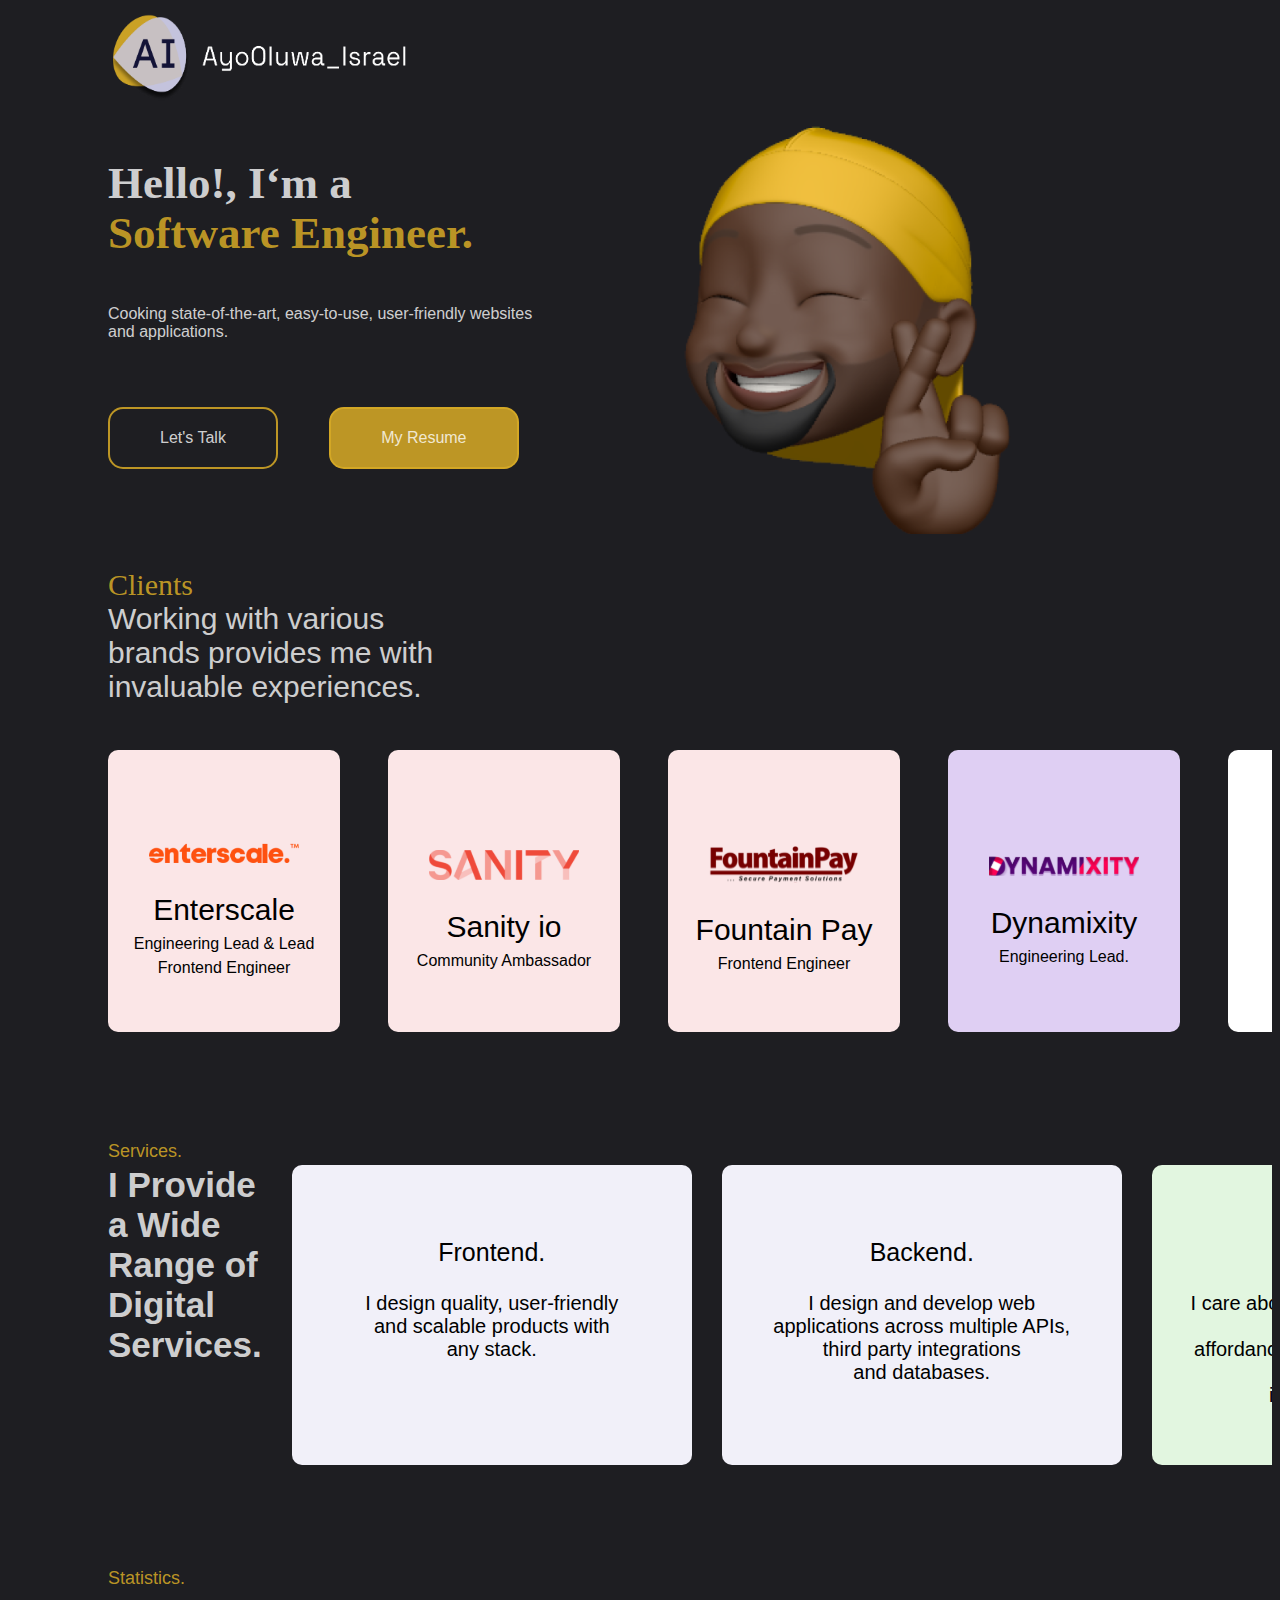
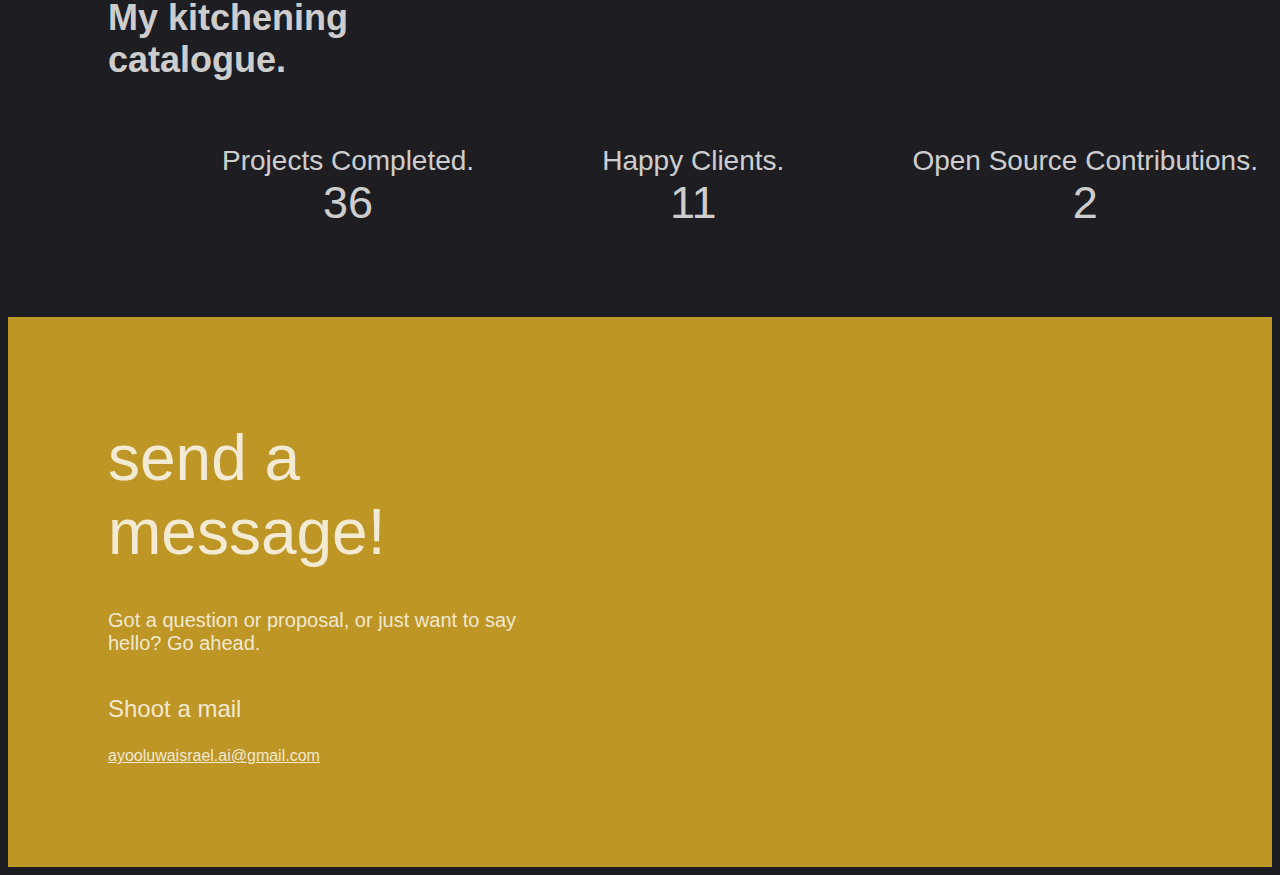
==== index.html @ bc9f2f25 "Update and rename portfolio.html to index.html" ====
<!DOCTYPE html>
<html>
  <head>
    <title>Portfolio-website</title>
    <meta name="viewport" content="width=device-width, initial-scale=1.0">


    <style>
      body{
        background-color: rgb(30, 30, 34);
        
        
      }
      
      .header-container{
        align-items: center;
        display: flex;
        flex-direction: row;
        justify-content: space-between;
      }

      .logo{
        height: 100px;
        width: 300px;
        margin-left: 100px;
      }

      .globe{
        height: 70px;
        width: 100px;

      }
      .container{
        display: flex;
        flex-wrap: wrap;
        align-items: flex-start;
        text-align: left;
        margin-top: 0;
        background-color: rgb(30, 30, 34);
      }

      .text{
        font-size: 45px;
        flex: 2;
        margin-left: 100px;
        color: rgba(255, 255, 255, 0.8);
        font-weight: 700;
      }

      .diagram{
        flex: 1;
        margin-right: 250px;
        margin-left: 0px;
      }

      .text-2{
         font-size: 25px;
         color: rgba(255, 255, 255, 0.8);
         margin-top: 48px;
         font-size: 16px;
         font-family: sans-serif;
         font-weight: 100;

      }
       
      .Text-Yellow{
        color: rgba(215, 170, 38, 0.86);
        font-display: "Space Grotesk", sans-serif;
        font-size: 45px;
        line-height: 48px;
        display: block;
      }
      .Text-White{
        font-display: "Space Grotesk", sans-serif;
        display: block;

      }
      
      .image{
        line-height: 44px;
        width: 350px;
      }

      .button{
      padding-top: 20px;
      padding-bottom: 20px;
      padding-left: 50px;
      padding-right: 50px;
      border-radius: 15px;
      background-color:  rgb(30, 30, 34); 
      color:  rgba(255, 255, 255, 0.8);
      border-top-color: rgba(215, 170, 38, 0.86);
      border-right-color: rgba(215, 170, 38, 0.86);
      border-bottom-color: rgba(215, 170, 38, 0.86);
      border-left-color: rgba(215, 170, 38, 0.86);
      margin-top: 50px;
      cursor: pointer;
      font-size: 16px;
      font-family: "Space Grotesk", sans-serif;
      border-top-style: solid;
      border-bottom-style: solid;
      border-left-style: solid;
      border-right-style: solid;

      }
      .button2{
      padding-top: 20px;
      padding-bottom: 20px;
      padding-left: 50px;
      padding-right: 50px;
      border-radius: 15px;
      background-color: rgba(215, 170, 38, 0.86);
      color:  rgba(255, 255, 255, 0.8);
      border-top-color: rgba(215, 170, 38, 0.86);
      border-right-color: rgba(215, 170, 38, 0.86);
      border-bottom-color: rgba(215, 170, 38, 0.86);
      border-left-color: rgba(215, 170, 38, 0.86);
      margin-top: 50px;
      margin-left: 40px;
      cursor: pointer;
      font-size: 16px;
      font-family: "Space Grotesk", sans-serif;
      border-top-style: solid;
      border-bottom-style: solid;
      border-left-style: solid;
      border-right-style: solid;
      }
      
     .Clients-container{
        margin-left: 100px;
      }

     .Clients{
        color: rgba(215, 170, 38, 0.86);
        font-size: 30px;
        margin-bottom: 0px;

      }
      .Clients-text{
        color: rgba(255, 255, 255, 0.8);
        font-size: 30px;
        font-family: "Readex Pro", sans-serif;
        font-weight: 500;
        margin-top: 0px;
       }
       .Text-brand{
        display: block;
  
       }
       .brand-container{
        display: flex;
        margin-left: 100px;
        box-sizing: border-box;
        column-gap: 48px;
        font-family: "Space Grotesk", sans-serif;
        overflow-x: scroll;
        overscroll-behavior-x: none;
        overscroll-behavior-y: none;
        padding-bottom: 16px;
        padding-right: 16px;
        padding-top: 16px;
        scrollbar-width: none;
        tab-size: 4;
        text-size-adjust: 100%;
        
        
        
      
       }
       .square-1{
        width: 350px;
        height: 250px;
        display: flex;
        flex-direction: column;
        align-items: center;
        text-align: center;
        background-color: rgb(251, 230, 231);
        border-radius: 10px;
        justify-content: center;
        line-height: 24px;
        min-width: 200px;
        padding-bottom: 16px;
        padding-left: 16px;
        padding-right: 16px;
        padding-top: 16px;
        tab-size: 4;
       }

       .enterscale{
        width: 150px;
        line-height: 35px;
        margin-top: 40px;
        margin-bottom: 0;
      
       }
       .enterscale-text{
        display: block;
        margin-top: 35px;
        font-size: 30px;
        font-weight: 500;
        margin-bottom: 0;
       }
       .enterscale-text2{
        display: block;
        margin-top: 10px;
       }

       .square-2{
        width: 350px;
        height: 250px;
        display: flex;
        flex-direction: column;
        align-items: center;
        text-align: center;
        background-color:  rgb(223, 207, 243);
        border-radius: 10px;
        border-radius: 10px;
        justify-content: center;
        line-height: 24px;
        min-width: 200px;
        padding-bottom: 16px;
        padding-left: 16px;
        padding-right: 16px;
        padding-top: 16px;
        tab-size: 4;
       }
       
       .square-3{
        width: 350px;
        height: 250px;
        display: flex;
        flex-direction: column;
        align-items: center;
        text-align: center;
        background-color: rgb(255, 255, 255);
        border-radius: 10px;
        border-radius: 10px;
        justify-content: center;
        line-height: 24px;
        min-width: 200px;
        padding-bottom: 16px;
        padding-left: 16px;
        padding-right: 16px;
        padding-top: 16px;
        tab-size: 4;
       }

       .enterscale3{
        width: 50px;
        line-height: 10px;
        margin-top: 30px;
        margin-bottom: 0;

       }
       .enterscale-text3{
        display: block;
        margin-top: 10px;
        font-size: 30px;
        font-weight: 500;
        margin-bottom: 0;
      }
      .square-4{
        width: 350px;
        height: 250px;
        display: flex;
        flex-direction: column;
        align-items: center;
        text-align: center;
        background-color: rgb(217, 217, 248);
        border-radius: 10px;
        border-radius: 10px;
        justify-content: center;
        line-height: 24px;
        min-width: 200px;
        padding-bottom: 16px;
        padding-left: 16px;
        padding-right: 16px;
        padding-top: 16px;
        tab-size: 4;
       }

       .service-container{
        margin-left: 100px;
        margin-top: 90px;
        margin-bottom: 0;
       }

       .Service{
        display: block;

       }

       .Service-text{
        color: rgba(215, 170, 38, 0.86);
        font-size: 18px;
        font-family: "Space Grotesk", sans-serif;
        line-height: 27px;
        display: block;
        margin-bottom: 0px;

       }

       .provide-container{
         margin-left: 100px;
         font-family: "Space Grotesk", sans-serif;
         display: flex;
         gap: 30px;
         overflow-x: scroll;
         overflow-x: none;
         overscroll-behavior-y: none;
         scrollbar-width: none;
        
        
       }

      
       .provide-text{
        margin-left: 0px;
       }

       .provide{
        font-family: "Readex Pro", sans-serif;
        font-size: 35px;
        font-weight: 600;
        color: rgba(255, 255, 255, 0.8);
        margin-top: 0px;
        
       }
       .provide-text-2{
        display: block;
        
       }


       .Frontend-container{
        display: flex;
        font-family: "Space Grotesk", sans-serif;
        column-gap: 30px;
         

       }

       .frontend-box{
        background-color:  rgb(241, 240, 249);
        border-radius: 10px;
        border-bottom-left-radius: 10px;
        border-bottom-right-radius: 10px;
        border-bottom-style: solid;
        border-bottom-width: 0px;
        border-left-color: rgb(229, 231, 235);
        border-left-style: solid;
        border-left-width: 0px;
        border-right-color: rgb(229, 231, 235);
        border-right-style: solid;
        border-right-width: 0px;
        border-top-color: rgb(229, 231, 235);
        border-top-left-radius: 10px;
        border-top-right-radius: 10px;
        border-top-style: solid;
        border-top-width: 0px;
        box-sizing: border-box;
        font-family: "Space Grotesk", sans-serif;
        border-top-style: solid;
        height: 300px;
        width: 400px;
        padding-bottom: 48px;
        padding-left: 32px;
        padding-right: 32px;
        padding-top: 48px;
        text-align: center;
      
    
       }
       
       .Frontend{
         display: block;
         font-size: 25px;
         font-weight: 500;
         font-family: "Space Grotesk", sans-serif;

       }
       .design{
        display: block;
        font-size: 20px;
        font-family: "Space Grotesk", sans-serif;
      
       }

       .scalable{
        display: block;
        font-size: 20px;
        font-family: "Space Grotesk", sans-serif;
       }

       .stack{
        display: block;
        font-size: 20px;
        font-family: "Space Grotesk", sans-serif;
       }

       .Backend-box{
        background-color: rgb(241, 240, 249);
        border-radius: 10px;
        border-bottom-left-radius: 10px;
        border-bottom-right-radius: 10px;
        border-bottom-style: solid;
        border-bottom-width: 0px;
        border-left-color: rgb(229, 231, 235);
        border-left-style: solid;
        border-left-width: 0px;
        border-right-color: rgb(229, 231, 235);
        border-right-style: solid;
        border-right-width: 0px;
        border-top-color: rgb(229, 231, 235);
        border-top-left-radius: 10px;
        border-top-right-radius: 10px;
        border-top-style: solid;
        border-top-width: 0px;
        font-family: "Space Grotesk", sans-serif;
        height: 300px;
        width: 400px;
        box-sizing: border-box;
        font-family: "Space Grotesk", sans-serif;
        padding-bottom: 48px;
        padding-left: 32px;
        padding-right: 32px;
        padding-top: 48px;
        text-align: center;
        

       }
       .UX-Design-box{
        background-color: rgb(226, 246, 224);
        border-radius: 10px;
        border-bottom-left-radius: 10px;
        border-bottom-right-radius: 10px;
        border-bottom-style: solid;
        border-bottom-width: 0px;
        border-left-color: rgb(229, 231, 235);
        border-left-style: solid;
        border-left-width: 0px;
        border-right-color: rgb(229, 231, 235);
        border-right-style: solid;
        border-right-width: 0px;
        border-top-color: rgb(229, 231, 235);
        border-top-left-radius: 10px;
        border-top-right-radius: 10px;
        border-top-style: solid;
        border-top-width: 0px;
        box-sizing: border-box;
        font-family: "Space Grotesk", sans-serif;
        border-top-style: solid;
        height: 300px;
        width: 400px;
        padding-bottom: 48px;
        padding-left: 32px;
        padding-right: 32px;
        padding-top: 48px;
        text-align: center;
        font-family: "Space Grotesk", sans-serif;
        

       }
       .QA-box{
        background-color: rgb(224, 238, 246);
        border-radius: 10px;
        border-bottom-left-radius: 10px;
        border-bottom-right-radius: 10px;
        border-bottom-style: solid;
        border-bottom-width: 0px;
        border-left-color: rgb(229, 231, 235);
        border-left-style: solid;
        border-left-width: 0px;
        border-right-color: rgb(229, 231, 235);
        border-right-style: solid;
        border-right-width: 0px;
        border-top-color: rgb(229, 231, 235);
        border-top-left-radius: 10px;
        border-top-right-radius: 10px;
        border-top-style: solid;
        border-top-width: 0px;
        box-sizing: border-box;
        font-family: "Space Grotesk", sans-serif;
        border-top-style: solid;
        height: 300px;
        width: 400px;
        padding-bottom: 48px;
        padding-left: 32px;
        padding-right: 32px;
        padding-top: 48px;
        text-align: center;
        font-family: "Space Grotesk", sans-serif;
        


       }
      

       .stats-container{
        margin-left: 100px;
        margin-top: 100px;
        margin-bottom: 0; 
        margin-bottom: 0px;
       }
       .stat-text{
        color: rgba(215, 170, 38, 0.86);
        font-size: 18px;
        font-family: "Space Grotesk", sans-serif;
        line-height: 27px;
        display: block;
        margin-bottom: 0px;

       }
       .kitchening-container{
        margin-left: 100px;
        margin-top: 0px;
       }
      
       .kitchening-text{
        font-family: "Readex Pro", sans-serif;
        font-size: 36px;
        font-weight: 700;
        color:  rgba(255, 255, 255, 0.8);
        margin-top: 5px;

       }
       .Cat-text{
         display: block;
       }

       .Project-container{
         display: flex;
         flex-direction: row;
         gap: 100px;
         margin-left: 200px;
         text-align: center;
         justify-content: space-around;
         height: 200px;

       }

      
       .comp-project{
        font-size: 28px;
        color:  rgba(255, 255, 255, 0.8);
        font-family: "Readex Pro", sans-serif;
       }

       .project-number{
        display: block;
        font-size: 45px;
        color:  rgba(255, 255, 255, 0.8);
        font-family: "Readex Pro", sans-serif;
       }
     
       .footer-conatiner{
        background-color: rgba(215, 170, 38, 0.86);
        border-bottom-color: rgb(229, 231, 235);
        border-bottom-style: solid;
        border-bottom-width: 0px;
        border-left-color: rgb(229, 231, 235);
        border-left-style: solid;
        border-left-width: 0px;
        border-right-color: rgb(229, 231, 235);
        border-right-style: solid;
        border-right-width: 0px;
        border-top-color: rgb(229, 231, 235);
        border-top-style: solid;
        border-top-width: 0px;
        box-sizing: border-box;
        padding-top: 40px;
        padding-bottom: 40px;
        height: 550px;
        width: auto;
        
        

       }

       .footer-box{
         margin-left: 100px;
       }

       .footer-text{
         display: block;
         font-family: "Space Grotesk", sans-serif;
         font-size: 64px;
         font-weight: 500;
         color:  rgba(255, 255, 255, 0.8);
         margin-bottom: 0px;
      
       }
       .footer-text2{
        color: rgba(255, 255, 255, 0.8);
        display: block;
        font-family: "Space Grotesk", sans-serif;
        font-size: 20px;
        font-weight: 200;
        margin-top: 40px;

       }
       .footer-text3{
        color: rgba(255, 255, 255, 0.8);
        display: block;
        font-family: "Space Grotesk", sans-serif;
        font-size: 24px;
        font-weight: 300;
        margin-top: 40px;

       }
       .footer-text4{
        color: rgba(255, 255, 255, 0.8);
        cursor: pointer;
        display: inline;
        font-family: "Space Grotesk", sans-serif;
        text-decoration-color: rgba(255, 255, 255, 0.8);
        text-decoration-line: underline;
        text-decoration-style: solid;
       }




    </style>
  </head>
  <body>
    <div class="body">
      <div class="header-container">
        <div class="header">
         <div>
          <img class="logo" src="Logo.56d082b4 (1).png">
          </div>

          <div>
          </div>
        </div>
      </div>
    
      <div class="container">
        <div class="text">
          <p>
            Hello!, I‘m a
            <span class="Text-Yellow">Software Engineer.</span>
          </p>
          <p class="text-2">
            Cooking state-of-the-art, easy-to-use, user-friendly websites <span class="Text-White">and applications.</span>
          </p>
    
          <button class="button">Let's Talk</button>
          <button class="button2">My Resume</button>
        </div>
    
        <div class="diagram">
          <img class="image"   src="memoji.e3b54e29.svg">
        </div>
      </div>
    </div>


    <div class="Clients-container">
      <p class="Clients">Clients</p>
      <p Class="Clients-text">Working with various <span class="Text-brand">brands provides
        me with</span><span>invaluable experiences.</span></p>
    </div>


    <div class="brand-container">
      <div class="square-1">
        <img class="enterscale" src="enterscale.4e7e926b.png">
        <div>
          <span class="enterscale-text">Enterscale</span>
          <span class="enterscale-text2">Engineering Lead & Lead Frontend Engineer</span>
        </div>   
      </div>

      <div class="square-1">
        <img class="enterscale" src="sanity.5d57cadf.svg"> 
        <div>
          <span class="enterscale-text">Sanity io</span>
          <span class="enterscale-text2">Community Ambassador</span>
        </div>   
      </div>


      <div class="square-1">
        <img class="enterscale" src="fp.0267711a.svg"> 
        <div>
          <span class="enterscale-text">Fountain Pay</span>
          <span class="enterscale-text2">Frontend Engineer</span>
        </div>   
      </div>


      <div class="square-2">
        <img class="enterscale" src="dym.9d5d1f80.svg"> 
        <div>
          <span class="enterscale-text">Dynamixity</span>
          <span class="enterscale-text2">Engineering Lead.</span>
        </div>   
      </div>


      <div class="square-3">
        <img class="enterscale3" src="lahhf.c74519f4.svg"> 
        <div>
          <span class="enterscale-text3">Lahhf</span>
          <span class="enterscale-text2">UX Engineer.</span>
        </div>   
      </div>


      <div class="square-4">
        <img class="enterscale3" src="evea.995e5836.svg"> 
        <div>
          <span class="enterscale-text3">Evea</span>
          <span class="enterscale-text2">Frontend Engineer.</span>
        </div>   
      </div>
    </div>
  


    <div class="service-container">
        <p class="Service-text">Services.</p>
      </div>

    
    <div class="provide-container">
      <div class="provide-box">
        <p class="provide">I Provide a Wide 
          <span class="provide-text-2">Range of Digital</span>
           <span>Services.</span></p> 
      </div>


      <div  class="Frontend-container">
        <div class="frontend-box">
          <p class="Frontend">Frontend.</p>
          <p class="design"> I design quality, user-friendly <span class="scalable">and scalable products with </span> <span class="stack">any stack.</span></p>
        </div>
  
        <div class="Backend-box">
          <p class="Frontend">Backend.</p>
          <p class="design"> I design and develop web <span class="scalable">applications across multiple APIs, third party integrations</span> <span class="stack">and databases.</span></p>
        </div>
  
        <div class="UX-Design-box">
          <p class="Frontend">UI/UX Design.</p>
          <p class="design"> I care about details and consider the motion design of <span class="scalable">affordances to be crucial in creating effective and</span> <span class="stack">intuitive interfaces.</span></p>
        </div>

        <div class="QA-box">
          <p class="Frontend">QA Testing.</p>
          <p class="design">I perform functionality testing, integration<span class="scalable"></span>testing, and regression<span class="stack">testing manually.</span></p>
        </div>
  
      </div>

    </div>

    
    
      <div class="stats-container">
        <p class="stat-text">Statistics.</p>
      </div>

      <div class="kitchening-container">
        <p class="kitchening-text">My kitchening <span class="Cat-text">catalogue.</span></p>
      </div>

      <div class="Project-container">
        <div class="project">
          <p class="comp-project">
            Projects Completed.
             <span class="project-number">36</span>
            </p>
        </div>

        <div class="project">
          <p class="comp-project">
            Happy Clients.
             <span class="project-number">11</span>
            </p>
        </div>

        <div class="project">
          <p class="comp-project">
            Open Source Contributions.
             <span class="project-number">2</span>
            </p>
        </div>
      </div>


       <div class="footer-conatiner">
         <div class="footer-box">
          <p class="footer-text">
            send a
            <br>
            message!
          </p>

          <p class="footer-text2">
            Got a question or proposal, 
            or just want to say
            <br>
            hello? 
            Go ahead.
          </p>
         
          <p class="footer-text3">
            Shoot a mail
          </p>

           <p class="footer-text4">
            ayooluwaisrael.ai@gmail.com
           </p>
         </div>
       </div>
    
  </div>
  </body>
</html>
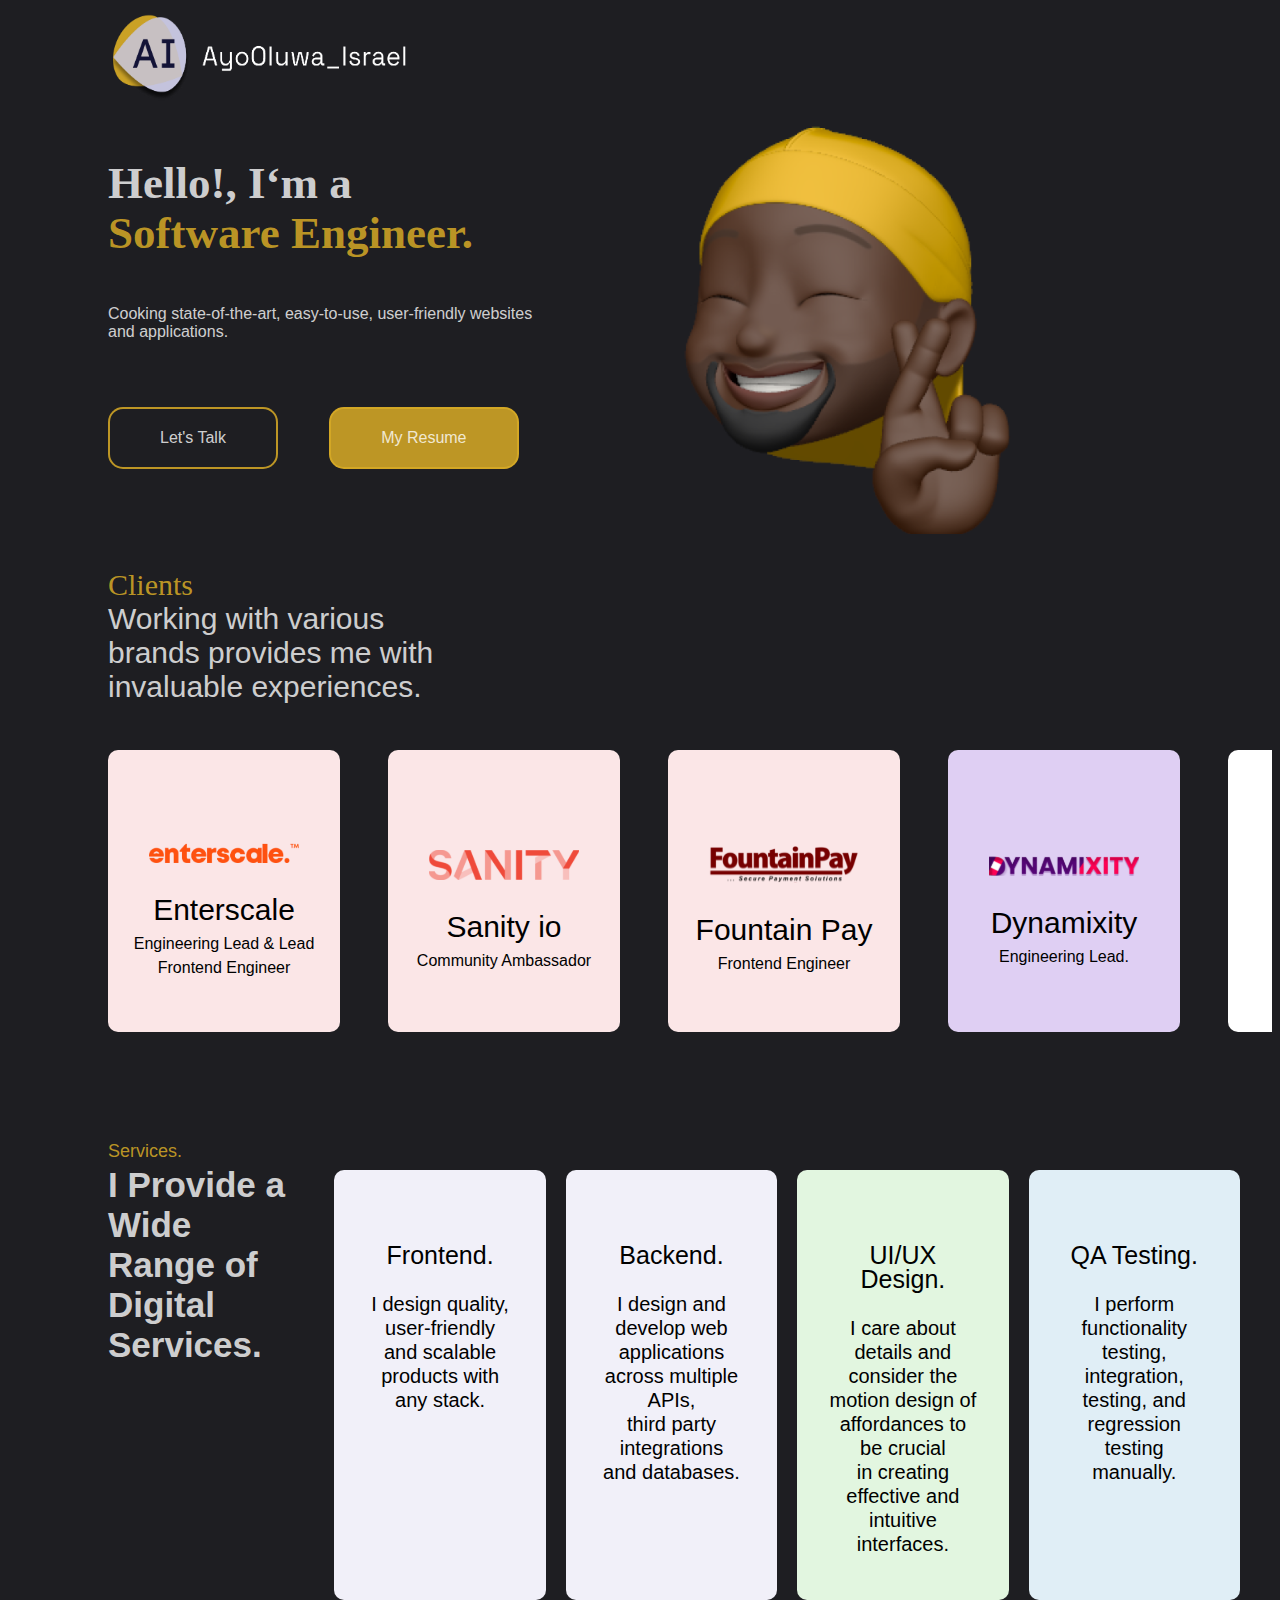
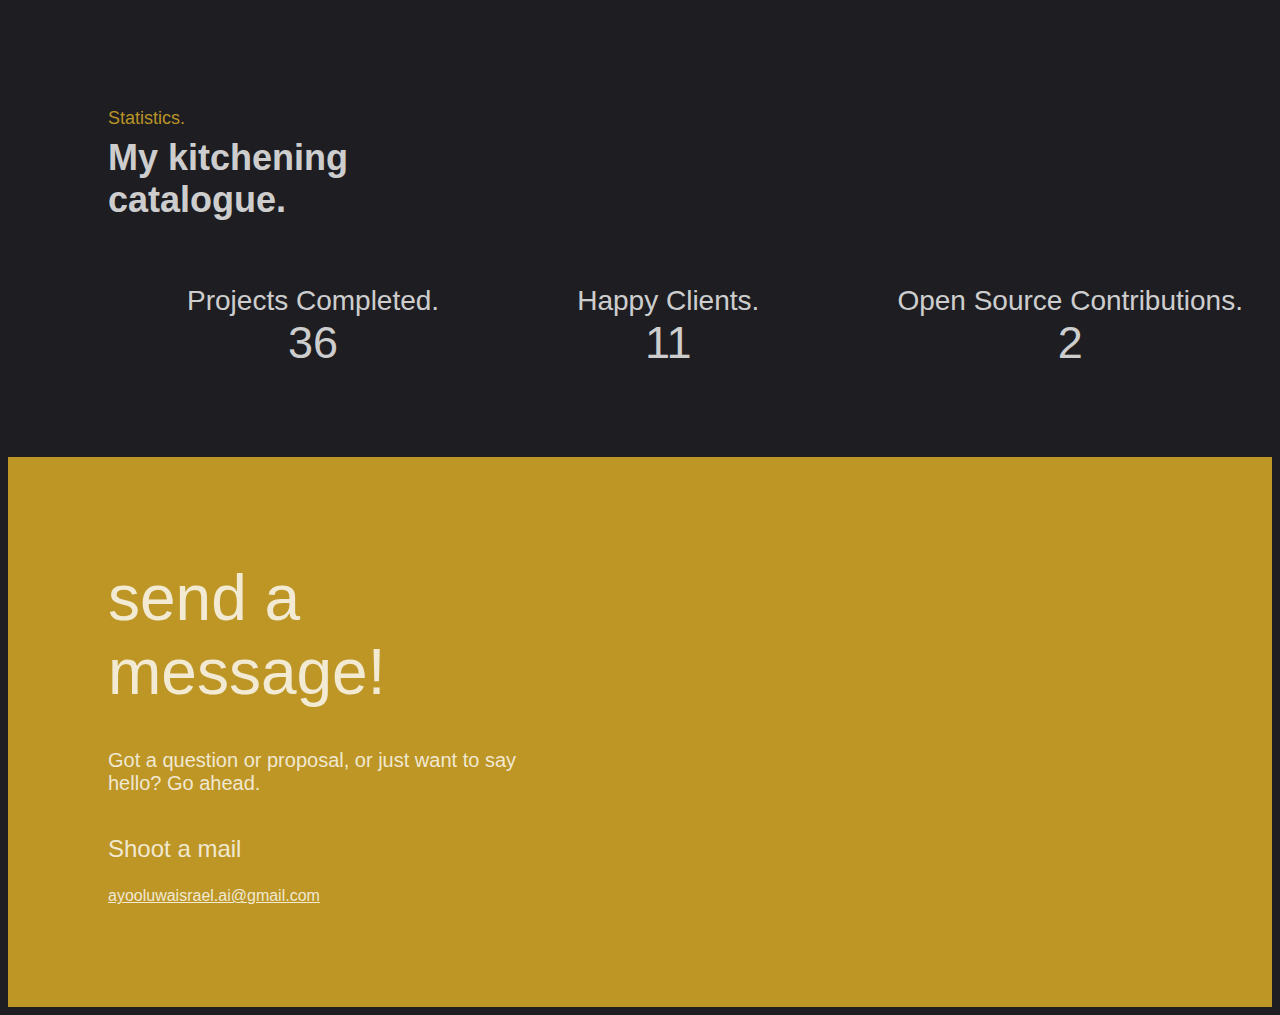
==== commit 1780d170: "Update and rename portfolio.html to index.html" ====
--- a/index.html
+++ b/index.html
@@ -1,823 +1,204 @@
 <!DOCTYPE html>
-<html>
-  <head>
-    <title>Portfolio-website</title>
-    <meta name="viewport" content="width=device-width, initial-scale=1.0">
-
-
-    <style>
-      body{
-        background-color: rgb(30, 30, 34);
-        
-        
-      }
-      
-      .header-container{
-        align-items: center;
-        display: flex;
-        flex-direction: row;
-        justify-content: space-between;
-      }
-
-      .logo{
-        height: 100px;
-        width: 300px;
-        margin-left: 100px;
-      }
-
-      .globe{
-        height: 70px;
-        width: 100px;
-
-      }
-      .container{
-        display: flex;
-        flex-wrap: wrap;
-        align-items: flex-start;
-        text-align: left;
-        margin-top: 0;
-        background-color: rgb(30, 30, 34);
-      }
-
-      .text{
-        font-size: 45px;
-        flex: 2;
-        margin-left: 100px;
-        color: rgba(255, 255, 255, 0.8);
-        font-weight: 700;
-      }
-
-      .diagram{
-        flex: 1;
-        margin-right: 250px;
-        margin-left: 0px;
-      }
-
-      .text-2{
-         font-size: 25px;
-         color: rgba(255, 255, 255, 0.8);
-         margin-top: 48px;
-         font-size: 16px;
-         font-family: sans-serif;
-         font-weight: 100;
-
-      }
+<html lang="en">
+<head>
+  <meta charset="UTF-8">
+  <meta name="viewport" content="width=device-width, initial-scale=1.0">
+  <title>PortfolioWebsite</title>
+  <link rel="stylesheet" href="Portfolio.css">
+</head>
+
+
+<body>
+  <div class="body">
+    <div class="header-container">
+      <div class="header">
+       <div>
+        <img class="logo" src="Logo.56d082b4 (1).png">
+        </div>
+
+        <div>
+        </div>
+      </div>
+    </div>
+  
+    <div class="container">
+      <div class="text">
+        <p>
+          Hello!, I‘m a
+          <span class="Text-Yellow">Software Engineer.</span>
+        </p>
+        <p class="text-2">
+          Cooking state-of-the-art, easy-to-use, user-friendly websites <span class="Text-White">and applications.</span>
+        </p>
+  
+        <button class="button">Let's Talk</button>
+        <button class="button2">My Resume</button>
+      </div>
+  
+      <div class="diagram">
+        <img class="image"   src="memoji.e3b54e29.svg">
+      </div>
+    </div>
+  </div>
+
+
+  <div class="Clients-container">
+    <p class="Clients">Clients</p>
+    <p Class="Clients-text">Working with various <span class="Text-brand">brands provides
+      me with</span><span>invaluable experiences.</span></p>
+  </div>
+
+
+  <div class="brand-container">
+    <div class="square-1">
+      <img class="enterscale" src="enterscale.4e7e926b.png">
+      <div>
+        <span class="enterscale-text">Enterscale</span>
+        <span class="enterscale-text2">Engineering Lead & Lead Frontend Engineer</span>
+      </div>   
+    </div>
+
+    <div class="square-1">
+      <img class="enterscale" src="sanity.5d57cadf.svg"> 
+      <div>
+        <span class="enterscale-text">Sanity io</span>
+        <span class="enterscale-text2">Community Ambassador</span>
+      </div>   
+    </div>
+
+
+    <div class="square-1">
+      <img class="enterscale" src="fp.0267711a.svg"> 
+      <div>
+        <span class="enterscale-text">Fountain Pay</span>
+        <span class="enterscale-text2">Frontend Engineer</span>
+      </div>   
+    </div>
+
+
+    <div class="square-2">
+      <img class="enterscale" src="dym.9d5d1f80.svg"> 
+      <div>
+        <span class="enterscale-text">Dynamixity</span>
+        <span class="enterscale-text2">Engineering Lead.</span>
+      </div>   
+    </div>
+
+
+    <div class="square-3">
+      <img class="enterscale3" src="lahhf.c74519f4.svg"> 
+      <div>
+        <span class="enterscale-text3">Lahhf</span>
+        <span class="enterscale-text2">UX Engineer.</span>
+      </div>   
+    </div>
+
+
+    <div class="square-4">
+      <img class="enterscale3" src="evea.995e5836.svg"> 
+      <div>
+        <span class="enterscale-text3">Evea</span>
+        <span class="enterscale-text2">Frontend Engineer.</span>
+      </div>   
+    </div>
+  </div>
+
+  <div class="service-container">
+      <p class="Service-text">Services.</p>
+    </div>
+
+  <div class="provide-container">
+    <div class="provide-box">
+      <p class="provide">I Provide a Wide 
+        <span class="provide-text-2">Range of Digital</span>
+         <span>Services.</span></p> 
+    </div>
+
+    <div  class="Frontend-container">
+      <div class="frontend-box">
+        <p class="Frontend">Frontend.</p>
+        <p class="design"> I design quality, user-friendly <span class="scalable">and scalable products with </span> <span class="stack">any stack.</span></p>
+      </div>
+
+      <div class="Backend-box">
+        <p class="Frontend">Backend.</p>
+        <p class="design"> I design and develop web <span class="scalable">applications across multiple APIs,<span class="scalable">third party integrations</span> </span> <span class="stack">and databases.</span></p>
+      </div>
+
+      <div class="UX-Design-box">
+        <p class="Frontend">UI/UX Design.</p>
+        <p class="design"> I care about details and <span class="design"> consider the motion design of</span> <span class="scalable">affordances to be crucial <span class="scalable">in creating effective and</span> </span> <span class="stack">intuitive interfaces.</span></p>
+      </div>
+
+      <div class="QA-box">
+        <p class="Frontend">QA Testing.</p>
+        <p class="design">I perform functionality testing,<span class="scalable"></span>  integration, testing, and regression<span class="stack">testing manually.</span></p>
+      </div>
+    </div>
+  </div>
+
+    <div class="stats-container">
+      <p class="stat-text">Statistics.</p>
+    </div>
+
+    <div class="kitchening-container">
+      <p class="kitchening-text">My kitchening <span class="Cat-text">catalogue.</span></p>
+    </div>
+
+    <div class="Project-container">
+      <div class="project">
+        <p class="comp-project">
+          Projects Completed.
+           <span class="project-number">36</span>
+          </p>
+      </div>
+
+      <div class="project">
+        <p class="comp-project">
+          Happy Clients.
+           <span class="project-number">11</span>
+          </p>
+      </div>
+
+      <div class="project">
+        <p class="comp-project">
+          Open Source Contributions.
+           <span class="project-number">2</span>
+          </p>
+      </div>
+    </div>
+
+
+     <div class="footer-conatiner">
+       <div class="footer-box">
+        <p class="footer-text">
+          send a
+          <br>
+          message!
+        </p>
+
+        <p class="footer-text2">
+          Got a question or proposal, 
+          or just want to say
+          <br>
+          hello? 
+          Go ahead.
+        </p>
        
-      .Text-Yellow{
-        color: rgba(215, 170, 38, 0.86);
-        font-display: "Space Grotesk", sans-serif;
-        font-size: 45px;
-        line-height: 48px;
-        display: block;
-      }
-      .Text-White{
-        font-display: "Space Grotesk", sans-serif;
-        display: block;
-
-      }
-      
-      .image{
-        line-height: 44px;
-        width: 350px;
-      }
-
-      .button{
-      padding-top: 20px;
-      padding-bottom: 20px;
-      padding-left: 50px;
-      padding-right: 50px;
-      border-radius: 15px;
-      background-color:  rgb(30, 30, 34); 
-      color:  rgba(255, 255, 255, 0.8);
-      border-top-color: rgba(215, 170, 38, 0.86);
-      border-right-color: rgba(215, 170, 38, 0.86);
-      border-bottom-color: rgba(215, 170, 38, 0.86);
-      border-left-color: rgba(215, 170, 38, 0.86);
-      margin-top: 50px;
-      cursor: pointer;
-      font-size: 16px;
-      font-family: "Space Grotesk", sans-serif;
-      border-top-style: solid;
-      border-bottom-style: solid;
-      border-left-style: solid;
-      border-right-style: solid;
-
-      }
-      .button2{
-      padding-top: 20px;
-      padding-bottom: 20px;
-      padding-left: 50px;
-      padding-right: 50px;
-      border-radius: 15px;
-      background-color: rgba(215, 170, 38, 0.86);
-      color:  rgba(255, 255, 255, 0.8);
-      border-top-color: rgba(215, 170, 38, 0.86);
-      border-right-color: rgba(215, 170, 38, 0.86);
-      border-bottom-color: rgba(215, 170, 38, 0.86);
-      border-left-color: rgba(215, 170, 38, 0.86);
-      margin-top: 50px;
-      margin-left: 40px;
-      cursor: pointer;
-      font-size: 16px;
-      font-family: "Space Grotesk", sans-serif;
-      border-top-style: solid;
-      border-bottom-style: solid;
-      border-left-style: solid;
-      border-right-style: solid;
-      }
-      
-     .Clients-container{
-        margin-left: 100px;
-      }
-
-     .Clients{
-        color: rgba(215, 170, 38, 0.86);
-        font-size: 30px;
-        margin-bottom: 0px;
-
-      }
-      .Clients-text{
-        color: rgba(255, 255, 255, 0.8);
-        font-size: 30px;
-        font-family: "Readex Pro", sans-serif;
-        font-weight: 500;
-        margin-top: 0px;
-       }
-       .Text-brand{
-        display: block;
-  
-       }
-       .brand-container{
-        display: flex;
-        margin-left: 100px;
-        box-sizing: border-box;
-        column-gap: 48px;
-        font-family: "Space Grotesk", sans-serif;
-        overflow-x: scroll;
-        overscroll-behavior-x: none;
-        overscroll-behavior-y: none;
-        padding-bottom: 16px;
-        padding-right: 16px;
-        padding-top: 16px;
-        scrollbar-width: none;
-        tab-size: 4;
-        text-size-adjust: 100%;
-        
-        
-        
-      
-       }
-       .square-1{
-        width: 350px;
-        height: 250px;
-        display: flex;
-        flex-direction: column;
-        align-items: center;
-        text-align: center;
-        background-color: rgb(251, 230, 231);
-        border-radius: 10px;
-        justify-content: center;
-        line-height: 24px;
-        min-width: 200px;
-        padding-bottom: 16px;
-        padding-left: 16px;
-        padding-right: 16px;
-        padding-top: 16px;
-        tab-size: 4;
-       }
-
-       .enterscale{
-        width: 150px;
-        line-height: 35px;
-        margin-top: 40px;
-        margin-bottom: 0;
-      
-       }
-       .enterscale-text{
-        display: block;
-        margin-top: 35px;
-        font-size: 30px;
-        font-weight: 500;
-        margin-bottom: 0;
-       }
-       .enterscale-text2{
-        display: block;
-        margin-top: 10px;
-       }
-
-       .square-2{
-        width: 350px;
-        height: 250px;
-        display: flex;
-        flex-direction: column;
-        align-items: center;
-        text-align: center;
-        background-color:  rgb(223, 207, 243);
-        border-radius: 10px;
-        border-radius: 10px;
-        justify-content: center;
-        line-height: 24px;
-        min-width: 200px;
-        padding-bottom: 16px;
-        padding-left: 16px;
-        padding-right: 16px;
-        padding-top: 16px;
-        tab-size: 4;
-       }
-       
-       .square-3{
-        width: 350px;
-        height: 250px;
-        display: flex;
-        flex-direction: column;
-        align-items: center;
-        text-align: center;
-        background-color: rgb(255, 255, 255);
-        border-radius: 10px;
-        border-radius: 10px;
-        justify-content: center;
-        line-height: 24px;
-        min-width: 200px;
-        padding-bottom: 16px;
-        padding-left: 16px;
-        padding-right: 16px;
-        padding-top: 16px;
-        tab-size: 4;
-       }
-
-       .enterscale3{
-        width: 50px;
-        line-height: 10px;
-        margin-top: 30px;
-        margin-bottom: 0;
-
-       }
-       .enterscale-text3{
-        display: block;
-        margin-top: 10px;
-        font-size: 30px;
-        font-weight: 500;
-        margin-bottom: 0;
-      }
-      .square-4{
-        width: 350px;
-        height: 250px;
-        display: flex;
-        flex-direction: column;
-        align-items: center;
-        text-align: center;
-        background-color: rgb(217, 217, 248);
-        border-radius: 10px;
-        border-radius: 10px;
-        justify-content: center;
-        line-height: 24px;
-        min-width: 200px;
-        padding-bottom: 16px;
-        padding-left: 16px;
-        padding-right: 16px;
-        padding-top: 16px;
-        tab-size: 4;
-       }
-
-       .service-container{
-        margin-left: 100px;
-        margin-top: 90px;
-        margin-bottom: 0;
-       }
-
-       .Service{
-        display: block;
-
-       }
-
-       .Service-text{
-        color: rgba(215, 170, 38, 0.86);
-        font-size: 18px;
-        font-family: "Space Grotesk", sans-serif;
-        line-height: 27px;
-        display: block;
-        margin-bottom: 0px;
-
-       }
-
-       .provide-container{
-         margin-left: 100px;
-         font-family: "Space Grotesk", sans-serif;
-         display: flex;
-         gap: 30px;
-         overflow-x: scroll;
-         overflow-x: none;
-         overscroll-behavior-y: none;
-         scrollbar-width: none;
-        
-        
-       }
-
-      
-       .provide-text{
-        margin-left: 0px;
-       }
-
-       .provide{
-        font-family: "Readex Pro", sans-serif;
-        font-size: 35px;
-        font-weight: 600;
-        color: rgba(255, 255, 255, 0.8);
-        margin-top: 0px;
-        
-       }
-       .provide-text-2{
-        display: block;
-        
-       }
-
-
-       .Frontend-container{
-        display: flex;
-        font-family: "Space Grotesk", sans-serif;
-        column-gap: 30px;
-         
-
-       }
-
-       .frontend-box{
-        background-color:  rgb(241, 240, 249);
-        border-radius: 10px;
-        border-bottom-left-radius: 10px;
-        border-bottom-right-radius: 10px;
-        border-bottom-style: solid;
-        border-bottom-width: 0px;
-        border-left-color: rgb(229, 231, 235);
-        border-left-style: solid;
-        border-left-width: 0px;
-        border-right-color: rgb(229, 231, 235);
-        border-right-style: solid;
-        border-right-width: 0px;
-        border-top-color: rgb(229, 231, 235);
-        border-top-left-radius: 10px;
-        border-top-right-radius: 10px;
-        border-top-style: solid;
-        border-top-width: 0px;
-        box-sizing: border-box;
-        font-family: "Space Grotesk", sans-serif;
-        border-top-style: solid;
-        height: 300px;
-        width: 400px;
-        padding-bottom: 48px;
-        padding-left: 32px;
-        padding-right: 32px;
-        padding-top: 48px;
-        text-align: center;
-      
-    
-       }
-       
-       .Frontend{
-         display: block;
-         font-size: 25px;
-         font-weight: 500;
-         font-family: "Space Grotesk", sans-serif;
-
-       }
-       .design{
-        display: block;
-        font-size: 20px;
-        font-family: "Space Grotesk", sans-serif;
-      
-       }
-
-       .scalable{
-        display: block;
-        font-size: 20px;
-        font-family: "Space Grotesk", sans-serif;
-       }
-
-       .stack{
-        display: block;
-        font-size: 20px;
-        font-family: "Space Grotesk", sans-serif;
-       }
-
-       .Backend-box{
-        background-color: rgb(241, 240, 249);
-        border-radius: 10px;
-        border-bottom-left-radius: 10px;
-        border-bottom-right-radius: 10px;
-        border-bottom-style: solid;
-        border-bottom-width: 0px;
-        border-left-color: rgb(229, 231, 235);
-        border-left-style: solid;
-        border-left-width: 0px;
-        border-right-color: rgb(229, 231, 235);
-        border-right-style: solid;
-        border-right-width: 0px;
-        border-top-color: rgb(229, 231, 235);
-        border-top-left-radius: 10px;
-        border-top-right-radius: 10px;
-        border-top-style: solid;
-        border-top-width: 0px;
-        font-family: "Space Grotesk", sans-serif;
-        height: 300px;
-        width: 400px;
-        box-sizing: border-box;
-        font-family: "Space Grotesk", sans-serif;
-        padding-bottom: 48px;
-        padding-left: 32px;
-        padding-right: 32px;
-        padding-top: 48px;
-        text-align: center;
-        
-
-       }
-       .UX-Design-box{
-        background-color: rgb(226, 246, 224);
-        border-radius: 10px;
-        border-bottom-left-radius: 10px;
-        border-bottom-right-radius: 10px;
-        border-bottom-style: solid;
-        border-bottom-width: 0px;
-        border-left-color: rgb(229, 231, 235);
-        border-left-style: solid;
-        border-left-width: 0px;
-        border-right-color: rgb(229, 231, 235);
-        border-right-style: solid;
-        border-right-width: 0px;
-        border-top-color: rgb(229, 231, 235);
-        border-top-left-radius: 10px;
-        border-top-right-radius: 10px;
-        border-top-style: solid;
-        border-top-width: 0px;
-        box-sizing: border-box;
-        font-family: "Space Grotesk", sans-serif;
-        border-top-style: solid;
-        height: 300px;
-        width: 400px;
-        padding-bottom: 48px;
-        padding-left: 32px;
-        padding-right: 32px;
-        padding-top: 48px;
-        text-align: center;
-        font-family: "Space Grotesk", sans-serif;
-        
-
-       }
-       .QA-box{
-        background-color: rgb(224, 238, 246);
-        border-radius: 10px;
-        border-bottom-left-radius: 10px;
-        border-bottom-right-radius: 10px;
-        border-bottom-style: solid;
-        border-bottom-width: 0px;
-        border-left-color: rgb(229, 231, 235);
-        border-left-style: solid;
-        border-left-width: 0px;
-        border-right-color: rgb(229, 231, 235);
-        border-right-style: solid;
-        border-right-width: 0px;
-        border-top-color: rgb(229, 231, 235);
-        border-top-left-radius: 10px;
-        border-top-right-radius: 10px;
-        border-top-style: solid;
-        border-top-width: 0px;
-        box-sizing: border-box;
-        font-family: "Space Grotesk", sans-serif;
-        border-top-style: solid;
-        height: 300px;
-        width: 400px;
-        padding-bottom: 48px;
-        padding-left: 32px;
-        padding-right: 32px;
-        padding-top: 48px;
-        text-align: center;
-        font-family: "Space Grotesk", sans-serif;
-        
-
-
-       }
-      
-
-       .stats-container{
-        margin-left: 100px;
-        margin-top: 100px;
-        margin-bottom: 0; 
-        margin-bottom: 0px;
-       }
-       .stat-text{
-        color: rgba(215, 170, 38, 0.86);
-        font-size: 18px;
-        font-family: "Space Grotesk", sans-serif;
-        line-height: 27px;
-        display: block;
-        margin-bottom: 0px;
-
-       }
-       .kitchening-container{
-        margin-left: 100px;
-        margin-top: 0px;
-       }
-      
-       .kitchening-text{
-        font-family: "Readex Pro", sans-serif;
-        font-size: 36px;
-        font-weight: 700;
-        color:  rgba(255, 255, 255, 0.8);
-        margin-top: 5px;
-
-       }
-       .Cat-text{
-         display: block;
-       }
-
-       .Project-container{
-         display: flex;
-         flex-direction: row;
-         gap: 100px;
-         margin-left: 200px;
-         text-align: center;
-         justify-content: space-around;
-         height: 200px;
-
-       }
-
-      
-       .comp-project{
-        font-size: 28px;
-        color:  rgba(255, 255, 255, 0.8);
-        font-family: "Readex Pro", sans-serif;
-       }
-
-       .project-number{
-        display: block;
-        font-size: 45px;
-        color:  rgba(255, 255, 255, 0.8);
-        font-family: "Readex Pro", sans-serif;
-       }
-     
-       .footer-conatiner{
-        background-color: rgba(215, 170, 38, 0.86);
-        border-bottom-color: rgb(229, 231, 235);
-        border-bottom-style: solid;
-        border-bottom-width: 0px;
-        border-left-color: rgb(229, 231, 235);
-        border-left-style: solid;
-        border-left-width: 0px;
-        border-right-color: rgb(229, 231, 235);
-        border-right-style: solid;
-        border-right-width: 0px;
-        border-top-color: rgb(229, 231, 235);
-        border-top-style: solid;
-        border-top-width: 0px;
-        box-sizing: border-box;
-        padding-top: 40px;
-        padding-bottom: 40px;
-        height: 550px;
-        width: auto;
-        
-        
-
-       }
-
-       .footer-box{
-         margin-left: 100px;
-       }
-
-       .footer-text{
-         display: block;
-         font-family: "Space Grotesk", sans-serif;
-         font-size: 64px;
-         font-weight: 500;
-         color:  rgba(255, 255, 255, 0.8);
-         margin-bottom: 0px;
-      
-       }
-       .footer-text2{
-        color: rgba(255, 255, 255, 0.8);
-        display: block;
-        font-family: "Space Grotesk", sans-serif;
-        font-size: 20px;
-        font-weight: 200;
-        margin-top: 40px;
-
-       }
-       .footer-text3{
-        color: rgba(255, 255, 255, 0.8);
-        display: block;
-        font-family: "Space Grotesk", sans-serif;
-        font-size: 24px;
-        font-weight: 300;
-        margin-top: 40px;
-
-       }
-       .footer-text4{
-        color: rgba(255, 255, 255, 0.8);
-        cursor: pointer;
-        display: inline;
-        font-family: "Space Grotesk", sans-serif;
-        text-decoration-color: rgba(255, 255, 255, 0.8);
-        text-decoration-line: underline;
-        text-decoration-style: solid;
-       }
-
-
-
-
-    </style>
-  </head>
-  <body>
-    <div class="body">
-      <div class="header-container">
-        <div class="header">
-         <div>
-          <img class="logo" src="Logo.56d082b4 (1).png">
-          </div>
-
-          <div>
-          </div>
-        </div>
-      </div>
-    
-      <div class="container">
-        <div class="text">
-          <p>
-            Hello!, I‘m a
-            <span class="Text-Yellow">Software Engineer.</span>
-          </p>
-          <p class="text-2">
-            Cooking state-of-the-art, easy-to-use, user-friendly websites <span class="Text-White">and applications.</span>
-          </p>
-    
-          <button class="button">Let's Talk</button>
-          <button class="button2">My Resume</button>
-        </div>
-    
-        <div class="diagram">
-          <img class="image"   src="memoji.e3b54e29.svg">
-        </div>
-      </div>
-    </div>
-
-
-    <div class="Clients-container">
-      <p class="Clients">Clients</p>
-      <p Class="Clients-text">Working with various <span class="Text-brand">brands provides
-        me with</span><span>invaluable experiences.</span></p>
-    </div>
-
-
-    <div class="brand-container">
-      <div class="square-1">
-        <img class="enterscale" src="enterscale.4e7e926b.png">
-        <div>
-          <span class="enterscale-text">Enterscale</span>
-          <span class="enterscale-text2">Engineering Lead & Lead Frontend Engineer</span>
-        </div>   
-      </div>
-
-      <div class="square-1">
-        <img class="enterscale" src="sanity.5d57cadf.svg"> 
-        <div>
-          <span class="enterscale-text">Sanity io</span>
-          <span class="enterscale-text2">Community Ambassador</span>
-        </div>   
-      </div>
-
-
-      <div class="square-1">
-        <img class="enterscale" src="fp.0267711a.svg"> 
-        <div>
-          <span class="enterscale-text">Fountain Pay</span>
-          <span class="enterscale-text2">Frontend Engineer</span>
-        </div>   
-      </div>
-
-
-      <div class="square-2">
-        <img class="enterscale" src="dym.9d5d1f80.svg"> 
-        <div>
-          <span class="enterscale-text">Dynamixity</span>
-          <span class="enterscale-text2">Engineering Lead.</span>
-        </div>   
-      </div>
-
-
-      <div class="square-3">
-        <img class="enterscale3" src="lahhf.c74519f4.svg"> 
-        <div>
-          <span class="enterscale-text3">Lahhf</span>
-          <span class="enterscale-text2">UX Engineer.</span>
-        </div>   
-      </div>
-
-
-      <div class="square-4">
-        <img class="enterscale3" src="evea.995e5836.svg"> 
-        <div>
-          <span class="enterscale-text3">Evea</span>
-          <span class="enterscale-text2">Frontend Engineer.</span>
-        </div>   
-      </div>
-    </div>
-  
-
-
-    <div class="service-container">
-        <p class="Service-text">Services.</p>
-      </div>
-
-    
-    <div class="provide-container">
-      <div class="provide-box">
-        <p class="provide">I Provide a Wide 
-          <span class="provide-text-2">Range of Digital</span>
-           <span>Services.</span></p> 
-      </div>
-
-
-      <div  class="Frontend-container">
-        <div class="frontend-box">
-          <p class="Frontend">Frontend.</p>
-          <p class="design"> I design quality, user-friendly <span class="scalable">and scalable products with </span> <span class="stack">any stack.</span></p>
-        </div>
-  
-        <div class="Backend-box">
-          <p class="Frontend">Backend.</p>
-          <p class="design"> I design and develop web <span class="scalable">applications across multiple APIs, third party integrations</span> <span class="stack">and databases.</span></p>
-        </div>
-  
-        <div class="UX-Design-box">
-          <p class="Frontend">UI/UX Design.</p>
-          <p class="design"> I care about details and consider the motion design of <span class="scalable">affordances to be crucial in creating effective and</span> <span class="stack">intuitive interfaces.</span></p>
-        </div>
-
-        <div class="QA-box">
-          <p class="Frontend">QA Testing.</p>
-          <p class="design">I perform functionality testing, integration<span class="scalable"></span>testing, and regression<span class="stack">testing manually.</span></p>
-        </div>
-  
-      </div>
-
-    </div>
-
-    
-    
-      <div class="stats-container">
-        <p class="stat-text">Statistics.</p>
-      </div>
-
-      <div class="kitchening-container">
-        <p class="kitchening-text">My kitchening <span class="Cat-text">catalogue.</span></p>
-      </div>
-
-      <div class="Project-container">
-        <div class="project">
-          <p class="comp-project">
-            Projects Completed.
-             <span class="project-number">36</span>
-            </p>
-        </div>
-
-        <div class="project">
-          <p class="comp-project">
-            Happy Clients.
-             <span class="project-number">11</span>
-            </p>
-        </div>
-
-        <div class="project">
-          <p class="comp-project">
-            Open Source Contributions.
-             <span class="project-number">2</span>
-            </p>
-        </div>
-      </div>
-
-
-       <div class="footer-conatiner">
-         <div class="footer-box">
-          <p class="footer-text">
-            send a
-            <br>
-            message!
-          </p>
-
-          <p class="footer-text2">
-            Got a question or proposal, 
-            or just want to say
-            <br>
-            hello? 
-            Go ahead.
-          </p>
-         
-          <p class="footer-text3">
-            Shoot a mail
-          </p>
-
-           <p class="footer-text4">
-            ayooluwaisrael.ai@gmail.com
-           </p>
-         </div>
+        <p class="footer-text3">
+          Shoot a mail
+        </p>
+
+         <p class="footer-text4">
+          ayooluwaisrael.ai@gmail.com
+         </p>
        </div>
-    
-  </div>
-  </body>
+      </div>
+ </div>
+
+  
+</body>
 </html>
+
+
+  
--- a/Portfolio.css
+++ b/Portfolio.css
@@ -0,0 +1,799 @@
+body{
+  background-color: rgb(30, 30, 34);
+}
+
+.header-container{
+  align-items: center;
+  display: flex;
+  flex-direction: row;
+  justify-content: space-between;
+}
+
+.logo{
+  height: 100px;
+  width: 300px;
+  margin-left: 100px;
+}
+
+.globe{
+  height: 70px;
+  width: 100px;
+
+}
+
+
+@media (max-width: 480px) {
+  .logo{
+    display: flex;
+    flex-direction: column;
+    text-align: center;
+    align-items: center;
+    margin-left: 0px; 
+  } 
+
+}
+.container{
+  display: flex;
+  flex-wrap: wrap;
+  align-items: flex-start;
+  text-align: left;
+  margin-top: 0;
+  background-color: rgb(30, 30, 34);
+}
+
+.text{
+  font-size: 45px;
+  flex: 2;
+  margin-left: 100px;
+  color: rgba(255, 255, 255, 0.8);
+  font-weight: 700;
+}
+
+.diagram{
+  flex: 1;
+  margin-right: 250px;
+  margin-left: 0px;
+}
+
+.text-2{
+   font-size: 25px;
+   color: rgba(255, 255, 255, 0.8);
+   margin-top: 48px;
+   font-size: 16px;
+   font-family: sans-serif;
+   font-weight: 100;
+
+}
+ 
+.Text-Yellow{
+  color: rgba(215, 170, 38, 0.86);
+  font-display: "Space Grotesk", sans-serif;
+  font-size: 45px;
+  line-height: 48px;
+  display: block;
+}
+.Text-White{
+  font-display: "Space Grotesk", sans-serif;
+  display: block;
+
+}
+
+.image{
+  line-height: 44px;
+  width: 350px;
+}
+
+.button{
+padding-top: 20px;
+padding-bottom: 20px;
+padding-left: 50px;
+padding-right: 50px;
+border-radius: 15px;
+background-color:  rgb(30, 30, 34); 
+color:  rgba(255, 255, 255, 0.8);
+border-top-color: rgba(215, 170, 38, 0.86);
+border-right-color: rgba(215, 170, 38, 0.86);
+border-bottom-color: rgba(215, 170, 38, 0.86);
+border-left-color: rgba(215, 170, 38, 0.86);
+margin-top: 50px;
+cursor: pointer;
+font-size: 16px;
+font-family: "Space Grotesk", sans-serif;
+border-top-style: solid;
+border-bottom-style: solid;
+border-left-style: solid;
+border-right-style: solid;
+
+}
+.button2{
+padding-top: 20px;
+padding-bottom: 20px;
+padding-left: 50px;
+padding-right: 50px;
+border-radius: 15px;
+background-color: rgba(215, 170, 38, 0.86);
+color:  rgba(255, 255, 255, 0.8);
+border-top-color: rgba(215, 170, 38, 0.86);
+border-right-color: rgba(215, 170, 38, 0.86);
+border-bottom-color: rgba(215, 170, 38, 0.86);
+border-left-color: rgba(215, 170, 38, 0.86);
+margin-top: 50px;
+margin-left: 40px;
+cursor: pointer;
+font-size: 16px;
+font-family: "Space Grotesk", sans-serif;
+border-top-style: solid;
+border-bottom-style: solid;
+border-left-style: solid;
+border-right-style: solid;
+}
+
+@media (max-width: 480px) {
+  .text{
+    display: flex;
+    flex-direction: column;
+    text-align: center;
+    align-items: center;
+    margin-left: 0px;
+    
+  } 
+  
+  .button2{
+    margin-left: 0px;
+  
+  }
+
+  .diagram{
+    text-align: center;
+    align-items: center;
+    margin-left: 0px;
+  }
+
+  .image{
+    text-align: center;
+    align-items: center;
+    margin-left: 28px;
+  }
+  }
+
+  @media (min-width: 481px) and (max-width: 768px) {
+    .header{
+      
+    }
+    
+    }
+    
+
+
+.Clients-container{
+  margin-left: 100px;
+}
+
+.Clients{
+  color: rgba(215, 170, 38, 0.86);
+  font-size: 30px;
+  margin-bottom: 0px;
+}
+
+
+@media (max-width: 480px) {
+  .Clients-container{
+    display: flex;
+    flex-direction: column;
+    text-align: center;
+    align-items: center;
+    margin-left: 0px;
+    
+  } 
+
+  .Clients{
+    display: flex;
+    flex-direction: column;
+    text-align: center;
+    align-items: center;
+    margin-left: 0px;
+    
+  }
+  }
+
+.Clients-text{
+  color: rgba(255, 255, 255, 0.8);
+  font-size: 30px;
+  font-family: "Readex Pro", sans-serif;
+  font-weight: 500;
+  margin-top: 0px;
+ }
+
+
+ @media (max-width: 480px) {
+  .Clients-text{
+    display: flex;
+    flex-direction: column;
+    text-align: center;
+    align-items: center;
+    margin-left: 0px;
+    
+  } 
+
+}
+ .Text-brand{
+  display: block;
+
+ }
+ .brand-container{
+  display: flex;
+  margin-left: 100px;
+  box-sizing: border-box;
+  column-gap: 48px;
+  font-family: "Space Grotesk", sans-serif;
+  overflow-x: scroll;
+  overscroll-behavior-x: none;
+  overscroll-behavior-y: none;
+  padding-bottom: 16px;
+  padding-right: 16px;
+  padding-top: 16px;
+  scrollbar-width: none;
+  tab-size: 4;
+  text-size-adjust: 100%;
+
+ }
+ .square-1{
+  width: 350px;
+  height: 250px;
+  display: flex;
+  flex-direction: column;
+  align-items: center;
+  text-align: center;
+  background-color: rgb(251, 230, 231);
+  border-radius: 10px;
+  justify-content: center;
+  line-height: 24px;
+  min-width: 200px;
+  padding-bottom: 16px;
+  padding-left: 16px;
+  padding-right: 16px;
+  padding-top: 16px;
+  tab-size: 4;
+ }
+
+ .enterscale{
+  width: 150px;
+  line-height: 35px;
+  margin-top: 40px;
+  margin-bottom: 0;
+
+ }
+ .enterscale-text{
+  display: block;
+  margin-top: 35px;
+  font-size: 30px;
+  font-weight: 500;
+  margin-bottom: 0;
+ }
+ .enterscale-text2{
+  display: block;
+  margin-top: 10px;
+ }
+
+ .square-2{
+  width: 350px;
+  height: 250px;
+  display: flex;
+  flex-direction: column;
+  align-items: center;
+  text-align: center;
+  background-color:  rgb(223, 207, 243);
+  border-radius: 10px;
+  border-radius: 10px;
+  justify-content: center;
+  line-height: 24px;
+  min-width: 200px;
+  padding-bottom: 16px;
+  padding-left: 16px;
+  padding-right: 16px;
+  padding-top: 16px;
+  tab-size: 4;
+ }
+ 
+ .square-3{
+  width: 350px;
+  height: 250px;
+  display: flex;
+  flex-direction: column;
+  align-items: center;
+  text-align: center;
+  background-color: rgb(255, 255, 255);
+  border-radius: 10px;
+  border-radius: 10px;
+  justify-content: center;
+  line-height: 24px;
+  min-width: 200px;
+  padding-bottom: 16px;
+  padding-left: 16px;
+  padding-right: 16px;
+  padding-top: 16px;
+  tab-size: 4;
+ }
+
+ .enterscale3{
+  width: 50px;
+  line-height: 10px;
+  margin-top: 30px;
+  margin-bottom: 0;
+
+ }
+ .enterscale-text3{
+  display: block;
+  margin-top: 10px;
+  font-size: 30px;
+  font-weight: 500;
+  margin-bottom: 0;
+}
+.square-4{
+  width: 350px;
+  height: 250px;
+  display: flex;
+  flex-direction: column;
+  align-items: center;
+  text-align: center;
+  background-color: rgb(217, 217, 248);
+  border-radius: 10px;
+  border-radius: 10px;
+  justify-content: center;
+  line-height: 24px;
+  min-width: 200px;
+  padding-bottom: 16px;
+  padding-left: 16px;
+  padding-right: 16px;
+  padding-top: 16px;
+  tab-size: 4;
+ }
+
+ @media (max-width: 480px) {
+  .brand-container{
+    text-align: center;
+    align-items: center;
+    margin-left: 0px;
+  } 
+
+}
+ .service-container{
+  margin-left: 100px;
+  margin-top: 90px;
+  margin-bottom: 0;
+ }
+
+ .Service{
+  display: block;
+
+ }
+ .Service-text{
+  color: rgba(215, 170, 38, 0.86);
+  font-size: 18px;
+  font-family: "Space Grotesk", sans-serif;
+  line-height: 27px;
+  display: block;
+  margin-bottom: 0px;
+
+ }
+ .provide-container{
+   font-family: "Space Grotesk", sans-serif;
+   display: flex;
+   width: 100%;
+   overflow: hidden;
+
+ }
+
+ .provide-box{
+  flex: 1;
+  display: block;
+  margin-left: 100px;
+
+ }
+
+ .provide{
+  font-family: "Readex Pro", sans-serif;
+  font-size: 35px;
+  font-weight: 600;
+  color: rgba(255, 255, 255, 0.8);
+  margin-top: 0px;
+  
+ }
+ .provide-text-2{
+  display: block;
+  
+ }
+ .Frontend-container{
+  display: flex;
+  flex-direction: row;
+  flex: 4;
+  font-family: "Space Grotesk", sans-serif;
+  gap: 20px;
+  line-height: 24px;
+  overflow-x: scroll;
+  overscroll-behavior-x: none;
+  overscroll-behavior-y: none;
+  padding-bottom: 5px;
+  padding-right: 32px;
+  padding-top: 5px;
+  row-gap: 48px;
+  scrollbar-width: none;
+  tab-size: 4;
+  text-size-adjust: 100%;
+  
+
+  
+ }
+
+
+ .frontend-box{
+  background-color:  rgb(241, 240, 249);
+  border-radius: 10px;
+  border-bottom-left-radius: 10px;
+  border-bottom-right-radius: 10px;
+  border-bottom-style: solid;
+  border-bottom-width: 0px;
+  border-left-color: rgb(229, 231, 235);
+  border-left-style: solid;
+  border-left-width: 0px;
+  border-right-color: rgb(229, 231, 235);
+  border-right-style: solid;
+  border-right-width: 0px;
+  border-top-color: rgb(229, 231, 235);
+  border-top-left-radius: 10px;
+  border-top-right-radius: 10px;
+  border-top-style: solid;
+  border-top-width: 0px;
+  box-sizing: border-box;
+  font-family: "Space Grotesk", sans-serif;
+  border-top-style: solid;
+  height: 430px;
+  width: 650px;
+  padding-bottom: 48px;
+  padding-left: 32px;
+  padding-right: 32px;
+  padding-top: 48px;
+  text-align: center;
+
+
+ }
+ .Frontend{
+   display: block;
+   font-size: 25px;
+   font-weight: 500;
+   font-family: "Space Grotesk", sans-serif;
+
+ }
+ .design{
+  display: block;
+  font-size: 20px;
+  font-family: "Space Grotesk", sans-serif;
+
+ }
+ .scalable{
+  display: block;
+  font-size: 20px;
+  font-family: "Space Grotesk", sans-serif;
+ }
+
+ .stack{
+  display: block;
+  font-size: 20px;
+  font-family: "Space Grotesk", sans-serif;
+ }
+
+ .Backend-box{
+  background-color: rgb(241, 240, 249);
+  border-radius: 10px;
+  border-bottom-left-radius: 10px;
+  border-bottom-right-radius: 10px;
+  border-bottom-style: solid;
+  border-bottom-width: 0px;
+  border-left-color: rgb(229, 231, 235);
+  border-left-style: solid;
+  border-left-width: 0px;
+  border-right-color: rgb(229, 231, 235);
+  border-right-style: solid;
+  border-right-width: 0px;
+  border-top-color: rgb(229, 231, 235);
+  border-top-left-radius: 10px;
+  border-top-right-radius: 10px;
+  border-top-style: solid;
+  border-top-width: 0px;
+  font-family: "Space Grotesk", sans-serif;
+  height: 430px;
+  width: 650px;
+  box-sizing: border-box;
+  font-family: "Space Grotesk", sans-serif;
+  padding-bottom: 48px;
+  padding-left: 32px;
+  padding-right: 32px;
+  padding-top: 48px;
+  text-align: center;
+ }
+
+ .UX-Design-box{
+  background-color: rgb(226, 246, 224);
+  border-radius: 10px;
+  border-bottom-left-radius: 10px;
+  border-bottom-right-radius: 10px;
+  border-bottom-style: solid;
+  border-bottom-width: 0px;
+  border-left-color: rgb(229, 231, 235);
+  border-left-style: solid;
+  border-left-width: 0px;
+  border-right-color: rgb(229, 231, 235);
+  border-right-style: solid;
+  border-right-width: 0px;
+  border-top-color: rgb(229, 231, 235);
+  border-top-left-radius: 10px;
+  border-top-right-radius: 10px;
+  border-top-style: solid;
+  border-top-width: 0px;
+  box-sizing: border-box;
+  font-family: "Space Grotesk", sans-serif;
+  border-top-style: solid;
+  height: 430px;
+  width: 650px;
+  padding-bottom: 48px;
+  padding-left: 32px;
+  padding-right: 32px;
+  padding-top: 48px;
+  text-align: center;
+  font-family: "Space Grotesk", sans-serif;
+ }
+
+
+ .QA-box{
+  background-color: rgb(224, 238, 246);
+  border-radius: 10px;
+  border-bottom-left-radius: 10px;
+  border-bottom-right-radius: 10px;
+  border-bottom-style: solid;
+  border-bottom-width: 0px;
+  border-left-color: rgb(229, 231, 235);
+  border-left-style: solid;
+  border-left-width: 0px;
+  border-right-color: rgb(229, 231, 235);
+  border-right-style: solid;
+  border-right-width: 0px;
+  border-top-color: rgb(229, 231, 235);
+  border-top-left-radius: 10px;
+  border-top-right-radius: 10px;
+  border-top-style: solid;
+  border-top-width: 0px;
+  box-sizing: border-box;
+  font-family: "Space Grotesk", sans-serif;
+  border-top-style: solid;
+  height: 430px;
+  width: 650px;
+  padding-bottom: 48px;
+  padding-left: 32px;
+  padding-right: 32px;
+  padding-top: 48px;
+  text-align: center;
+  font-family: "Space Grotesk", sans-serif;
+ }
+
+  @media (max-width: 480px) {
+  .service-container{
+    display: flex;
+    flex-direction: column;
+    text-align: center;
+    align-items: center;
+    margin-left: 0px;
+    
+  } 
+
+  .provide-box{
+    display: flex;
+    flex-direction: column;
+    text-align: center;
+    align-items: center;
+    margin-left: 0px;
+
+
+  }
+   .provide-container{
+    flex-direction: column;
+    text-align: center;
+    align-items: center;
+    margin-left: 20px;
+   }
+   .Frontend-container{
+    text-align: center;
+    align-items: center;
+    display: flex;
+    flex-direction: column;
+    justify-content: center;
+   }
+}
+
+  
+@media (min-width: 481px) and (max-width: 768px) {
+  .frontend-b
+
+
+    
+  }
+
+
+
+
+
+
+
+
+
+
+ .stats-container{
+  margin-left: 100px;
+  margin-top: 100px;
+  margin-bottom: 0; 
+  margin-bottom: 0px;
+ }
+ .stat-text{
+  color: rgba(215, 170, 38, 0.86);
+  font-size: 18px;
+  font-family: "Space Grotesk", sans-serif;
+  line-height: 27px;
+  display: block;
+  margin-bottom: 0px;
+
+ }
+ .kitchening-container{
+  margin-left: 100px;
+  margin-top: 0px;
+ }
+
+ .kitchening-text{
+  font-family: "Readex Pro", sans-serif;
+  font-size: 36px;
+  font-weight: 700;
+  color:  rgba(255, 255, 255, 0.8);
+  margin-top: 5px;
+
+ }
+ .Cat-text{
+   display: block;
+ }
+
+ .Project-container{
+   display: flex;
+   flex-direction: row;
+   gap: 80px;
+   margin-left: 150px;
+   text-align: center;
+   justify-content: space-around;
+   height: 200px;
+
+ }
+ .comp-project{
+  font-size: 28px;
+  color:  rgba(255, 255, 255, 0.8);
+  font-family: "Readex Pro", sans-serif;
+ }
+
+ .project-number{
+  display: block;
+  font-size: 45px;
+  color:  rgba(255, 255, 255, 0.8);
+  font-family: "Readex Pro", sans-serif;
+ }
+
+ 
+@media (max-width: 480px) {
+  .stats-container{
+    display: flex;
+    flex-direction: column;
+    text-align: center;
+    align-items: center;
+    margin-left: 0px;
+  }
+  
+  .stat-text{
+    display: flex;
+    flex-direction: column;
+    text-align: center;
+    align-items: center;
+    margin-left: 0px;
+
+  }
+  .kitchening-container{
+    display: flex;
+    flex-direction: column;
+    text-align: center;
+    align-items: center;
+    margin-left: 0px;
+
+  }
+  .Project-container{
+    display: flex;
+    flex-direction: column;
+    text-align: center;
+    align-items: center;
+    margin-left: 0px;
+    gap: 5px;
+  } 
+  }
+  
+ 
+ .footer-conatiner{
+  background-color: rgba(215, 170, 38, 0.86);
+  border-bottom-color: rgb(229, 231, 235);
+  border-bottom-style: solid;
+  border-bottom-width: 0px;
+  border-left-color: rgb(229, 231, 235);
+  border-left-style: solid;
+  border-left-width: 0px;
+  border-right-color: rgb(229, 231, 235);
+  border-right-style: solid;
+  border-right-width: 0px;
+  border-top-color: rgb(229, 231, 235);
+  border-top-style: solid;
+  border-top-width: 0px;
+  box-sizing: border-box;
+  padding-top: 40px;
+  padding-bottom: 40px;
+  height: 550px;
+  width: auto;
+ }
+
+ .footer-box{
+   margin-left: 100px;
+ }
+
+ .footer-text{
+   display: block;
+   font-family: "Space Grotesk", sans-serif;
+   font-size: 64px;
+   font-weight: 500;
+   color:  rgba(255, 255, 255, 0.8);
+   margin-bottom: 0px;
+   margin-left: 0px;
+   margin-right: 0px;
+
+ }
+ .footer-text2{
+  color: rgba(255, 255, 255, 0.8);
+  display: block;
+  font-family: "Space Grotesk", sans-serif;
+  font-size: 20px;
+  font-weight: 200;
+  margin-top: 40px;
+
+ }
+ .footer-text3{
+  color: rgba(255, 255, 255, 0.8);
+  display: block;
+  font-family: "Space Grotesk", sans-serif;
+  font-size: 24px;
+  font-weight: 300;
+  margin-top: 40px;
+
+ }
+ .footer-text4{
+  color: rgba(255, 255, 255, 0.8);
+  cursor: pointer;
+  display: inline;
+  font-family: "Space Grotesk", sans-serif;
+  text-decoration-color: rgba(255, 255, 255, 0.8);
+  text-decoration-line: underline;
+  text-decoration-style: solid;
+ }
+ 
+@media (max-width: 480px) {
+  .footer-conatiner{
+    text-align: center;
+    align-items: center;
+    margin-top: 300px;
+    width: 110%;
+  }
+
+  .footer-box{
+    text-align: center;
+    align-items: center;
+    margin-left: 0px;
+    width: 98%;
+  }
+}
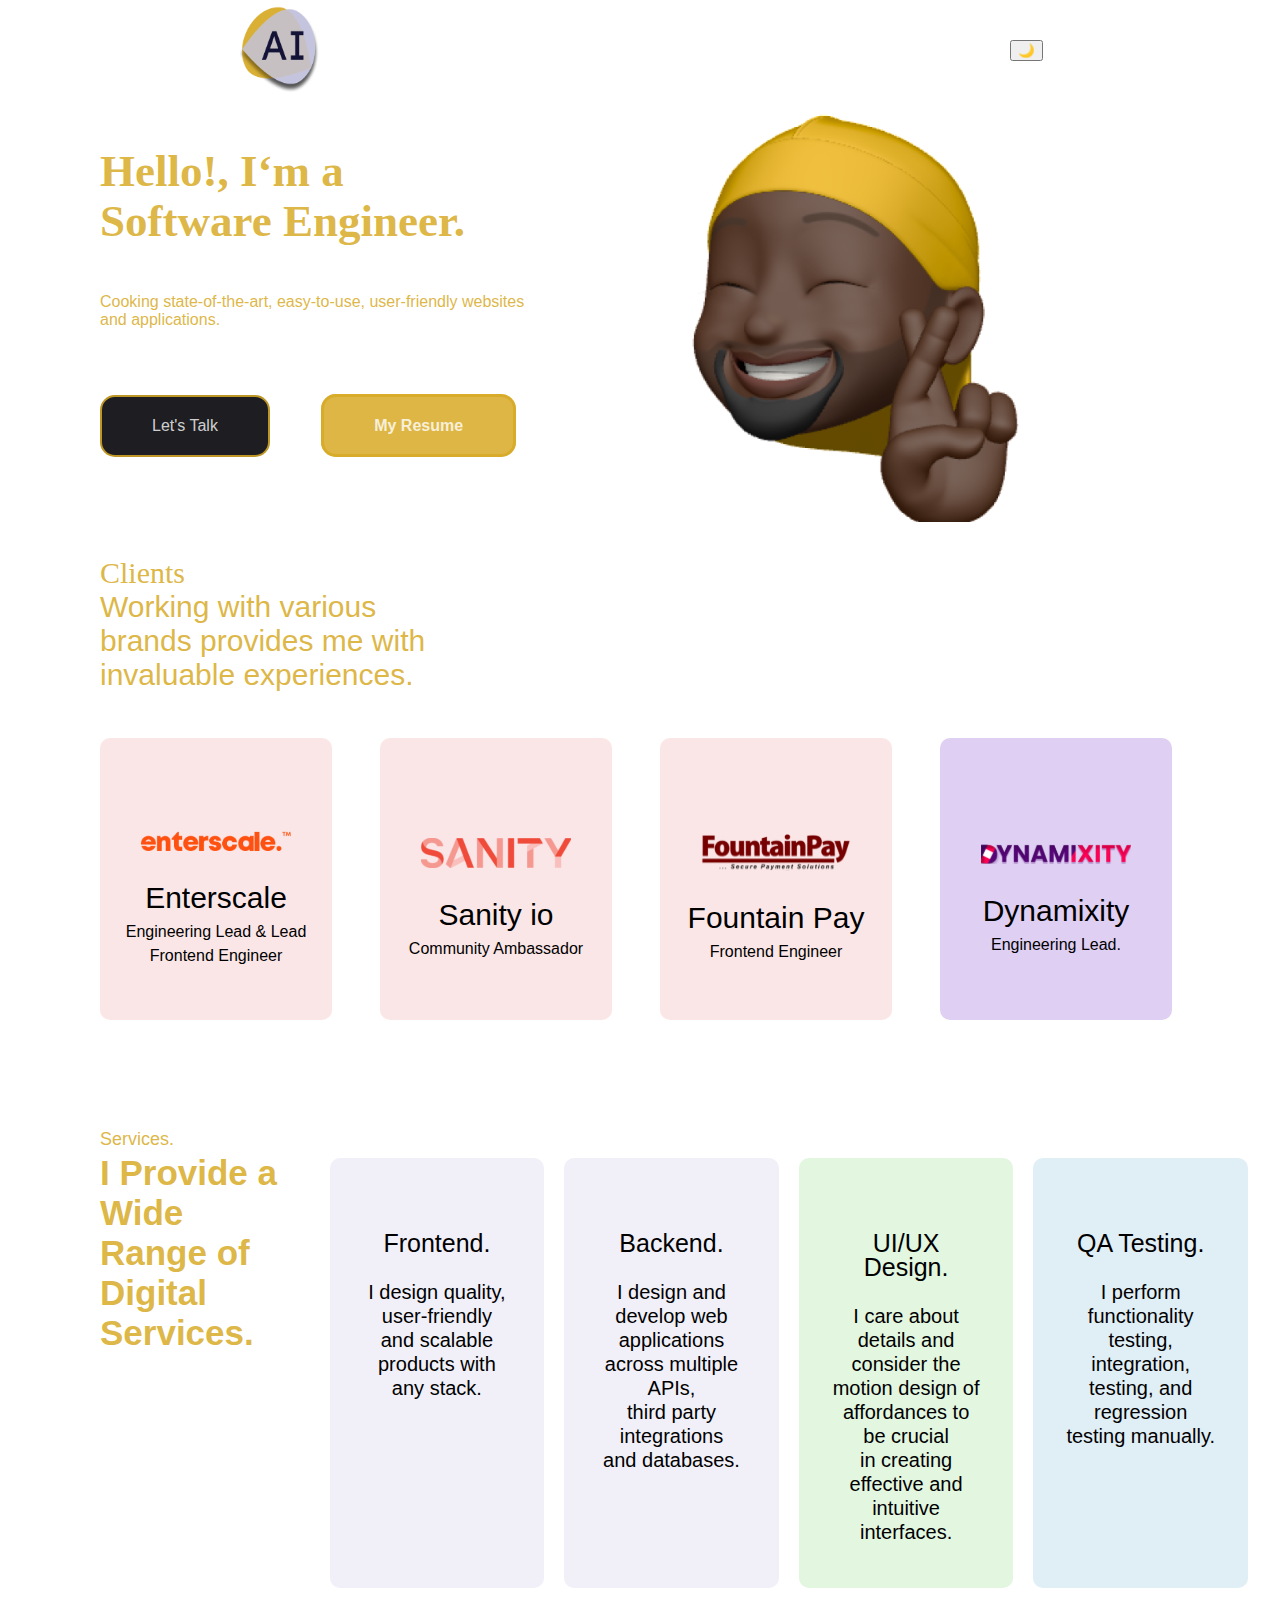
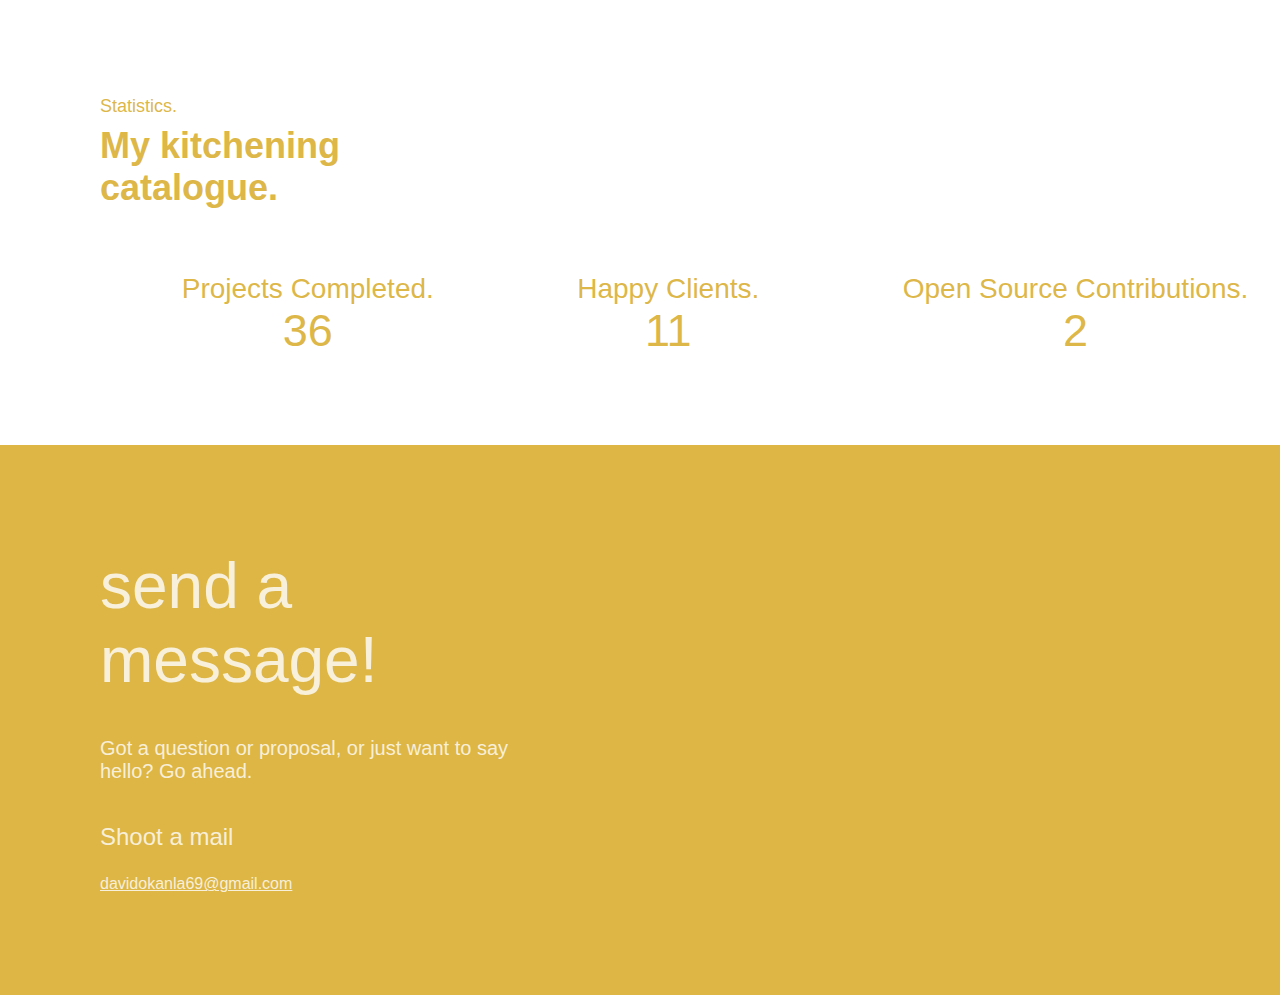
==== commit db5c40f6: "Update and rename portfolio.html to index.html" ====
--- a/index.html
+++ b/index.html
@@ -9,18 +9,17 @@
 
 
 <body>
-  <div class="body">
-    <div class="header-container">
-      <div class="header">
-       <div>
+    <div class="header">
+      <div class="header-logo">
         <img class="logo" src="Logo.56d082b4 (1).png">
-        </div>
-
-        <div>
-        </div>
-      </div>
-    </div>
-  
+      </div>
+      <div class="header-items">
+        <button  id="toggle-button">🌙</button>
+      </div>
+    </div>
+  
+
+
     <div class="container">
       <div class="text">
         <p>
@@ -31,8 +30,8 @@
           Cooking state-of-the-art, easy-to-use, user-friendly websites <span class="Text-White">and applications.</span>
         </p>
   
-        <button class="button">Let's Talk</button>
-        <button class="button2">My Resume</button>
+        <button class="button"  onclick="window.open('https://mail.google.com/mail/?view=cm&fs=1&to=davidokanla69@gmail.com', '_blank')">Let's Talk</button>
+        <a href="AyoOluwa-Israel Cv.pdf" target="_blank" class="button2">My Resume</a>
       </div>
   
       <div class="diagram">
@@ -189,13 +188,38 @@
           Shoot a mail
         </p>
 
-         <p class="footer-text4">
-          ayooluwaisrael.ai@gmail.com
+         <p class="footer-text4"   onclick="window.open('https://mail.google.com/mail/?view=cm&fs=1&to=davidokanla69@gmail.com', '_blank')">
+          davidokanla69@gmail.com
          </p>
        </div>
       </div>
  </div>
 
+
+ <script>
+   const toggleButton = document.getElementById("toggle-button");
+
+if (localStorage.getItem("theme") === "dark") {
+    document.body.classList.add("dark-mode");
+    toggleButton.textContent = "☀️"; // Change icon to sun
+}
+
+// Toggle theme on button click
+toggleButton.addEventListener("click", () => {
+    document.body.classList.toggle("dark-mode");
+
+    // Save theme preference to localStorage
+    if (document.body.classList.contains("dark-mode")) {
+        localStorage.setItem("theme", "dark");
+        toggleButton.textContent = "☀️"; // Sun for light mode
+    } else {
+        localStorage.setItem("theme", "light");
+        toggleButton.textContent = "🌙"; // Moon for dark mode
+    }
+});
+ </script>
+ 
+
   
 </body>
 </html>
--- a/Portfolio.css
+++ b/Portfolio.css
@@ -1,25 +1,56 @@
 body{
-  background-color: rgb(30, 30, 34);
-}
-
-.header-container{
-  align-items: center;
+  background-color: white;
+  transition: background 0.3s ease, color 0.3s ease;
+  color: black;
+  margin-left: 0px;
+  margin-right: 0px;
+  margin-top: 0px;
+  margin-bottom: 0px;
+}
+
+.header{
+    display: flex;
+    flex-direction: row;
+    justify-content: space-around;
+    margin-left: 0px;
+    margin-right: 0px;
+    margin-top: 0px;
+    margin-bottom: 0px;
+    padding-left: 0px;
+    padding-right: 0px;
+    padding-top: 0px;
+    padding-bottom: 0px;
+  
+}
+
+.header-logo{
   display: flex;
   flex-direction: row;
-  justify-content: space-between;
+  
 }
 
 .logo{
   height: 100px;
   width: 300px;
-  margin-left: 100px;
-}
-
-.globe{
-  height: 70px;
-  width: 100px;
-
-}
+  padding-left: 0px;
+
+}
+
+.header-items{
+  display: flex;
+  flex-direction: row;
+  align-items: center;
+}
+
+.toggle-button{
+  height: 250px;
+  width: 250px;
+  cursor: pointer;
+  border-style: none;
+  font-size: 30px;
+  
+}
+
 
 
 @media (max-width: 480px) {
@@ -31,6 +62,12 @@
     margin-left: 0px; 
   } 
 
+}
+
+.dark-mode{
+  background-color:   rgb(30, 30, 34);
+  color: black;
+   
 }
 .container{
   display: flex;
@@ -38,14 +75,13 @@
   align-items: flex-start;
   text-align: left;
   margin-top: 0;
-  background-color: rgb(30, 30, 34);
 }
 
 .text{
   font-size: 45px;
   flex: 2;
   margin-left: 100px;
-  color: rgba(255, 255, 255, 0.8);
+  color: rgba(215, 170, 38, 0.86);
   font-weight: 700;
 }
 
@@ -57,7 +93,7 @@
 
 .text-2{
    font-size: 25px;
-   color: rgba(255, 255, 255, 0.8);
+   color: rgba(215, 170, 38, 0.86);
    margin-top: 48px;
    font-size: 16px;
    font-family: sans-serif;
@@ -126,6 +162,7 @@
 border-bottom-style: solid;
 border-left-style: solid;
 border-right-style: solid;
+text-decoration: none;
 }
 
 @media (max-width: 480px) {
@@ -197,7 +234,7 @@
   }
 
 .Clients-text{
-  color: rgba(255, 255, 255, 0.8);
+  color: rgba(215, 170, 38, 0.86);
   font-size: 30px;
   font-family: "Readex Pro", sans-serif;
   font-weight: 500;
@@ -395,7 +432,7 @@
   font-family: "Readex Pro", sans-serif;
   font-size: 35px;
   font-weight: 600;
-  color: rgba(255, 255, 255, 0.8);
+  color: rgba(215, 170, 38, 0.86);
   margin-top: 0px;
   
  }
@@ -449,6 +486,7 @@
   border-top-style: solid;
   height: 430px;
   width: 650px;
+  color: black;
   padding-bottom: 48px;
   padding-left: 32px;
   padding-right: 32px;
@@ -503,6 +541,7 @@
   font-family: "Space Grotesk", sans-serif;
   height: 430px;
   width: 650px;
+  color: black;
   box-sizing: border-box;
   font-family: "Space Grotesk", sans-serif;
   padding-bottom: 48px;
@@ -515,6 +554,7 @@
  .UX-Design-box{
   background-color: rgb(226, 246, 224);
   border-radius: 10px;
+  color: black;
   border-bottom-left-radius: 10px;
   border-bottom-right-radius: 10px;
   border-bottom-style: solid;
@@ -567,6 +607,7 @@
   border-top-style: solid;
   height: 430px;
   width: 650px;
+  color: black;
   padding-bottom: 48px;
   padding-left: 32px;
   padding-right: 32px;
@@ -611,20 +652,12 @@
 
   
 @media (min-width: 481px) and (max-width: 768px) {
-  .frontend-b
-
-
-    
-  }
-
-
-
-
-
-
-
-
-
+  {
+
+
+
+  } 
+  }
 
  .stats-container{
   margin-left: 100px;
@@ -650,7 +683,7 @@
   font-family: "Readex Pro", sans-serif;
   font-size: 36px;
   font-weight: 700;
-  color:  rgba(255, 255, 255, 0.8);
+  color:  rgba(215, 170, 38, 0.86);
   margin-top: 5px;
 
  }
@@ -670,14 +703,14 @@
  }
  .comp-project{
   font-size: 28px;
-  color:  rgba(255, 255, 255, 0.8);
+  color:  rgba(215, 170, 38, 0.86);
   font-family: "Readex Pro", sans-serif;
  }
 
  .project-number{
   display: block;
   font-size: 45px;
-  color:  rgba(255, 255, 255, 0.8);
+  color:  rgba(215, 170, 38, 0.86);
   font-family: "Readex Pro", sans-serif;
  }
 
